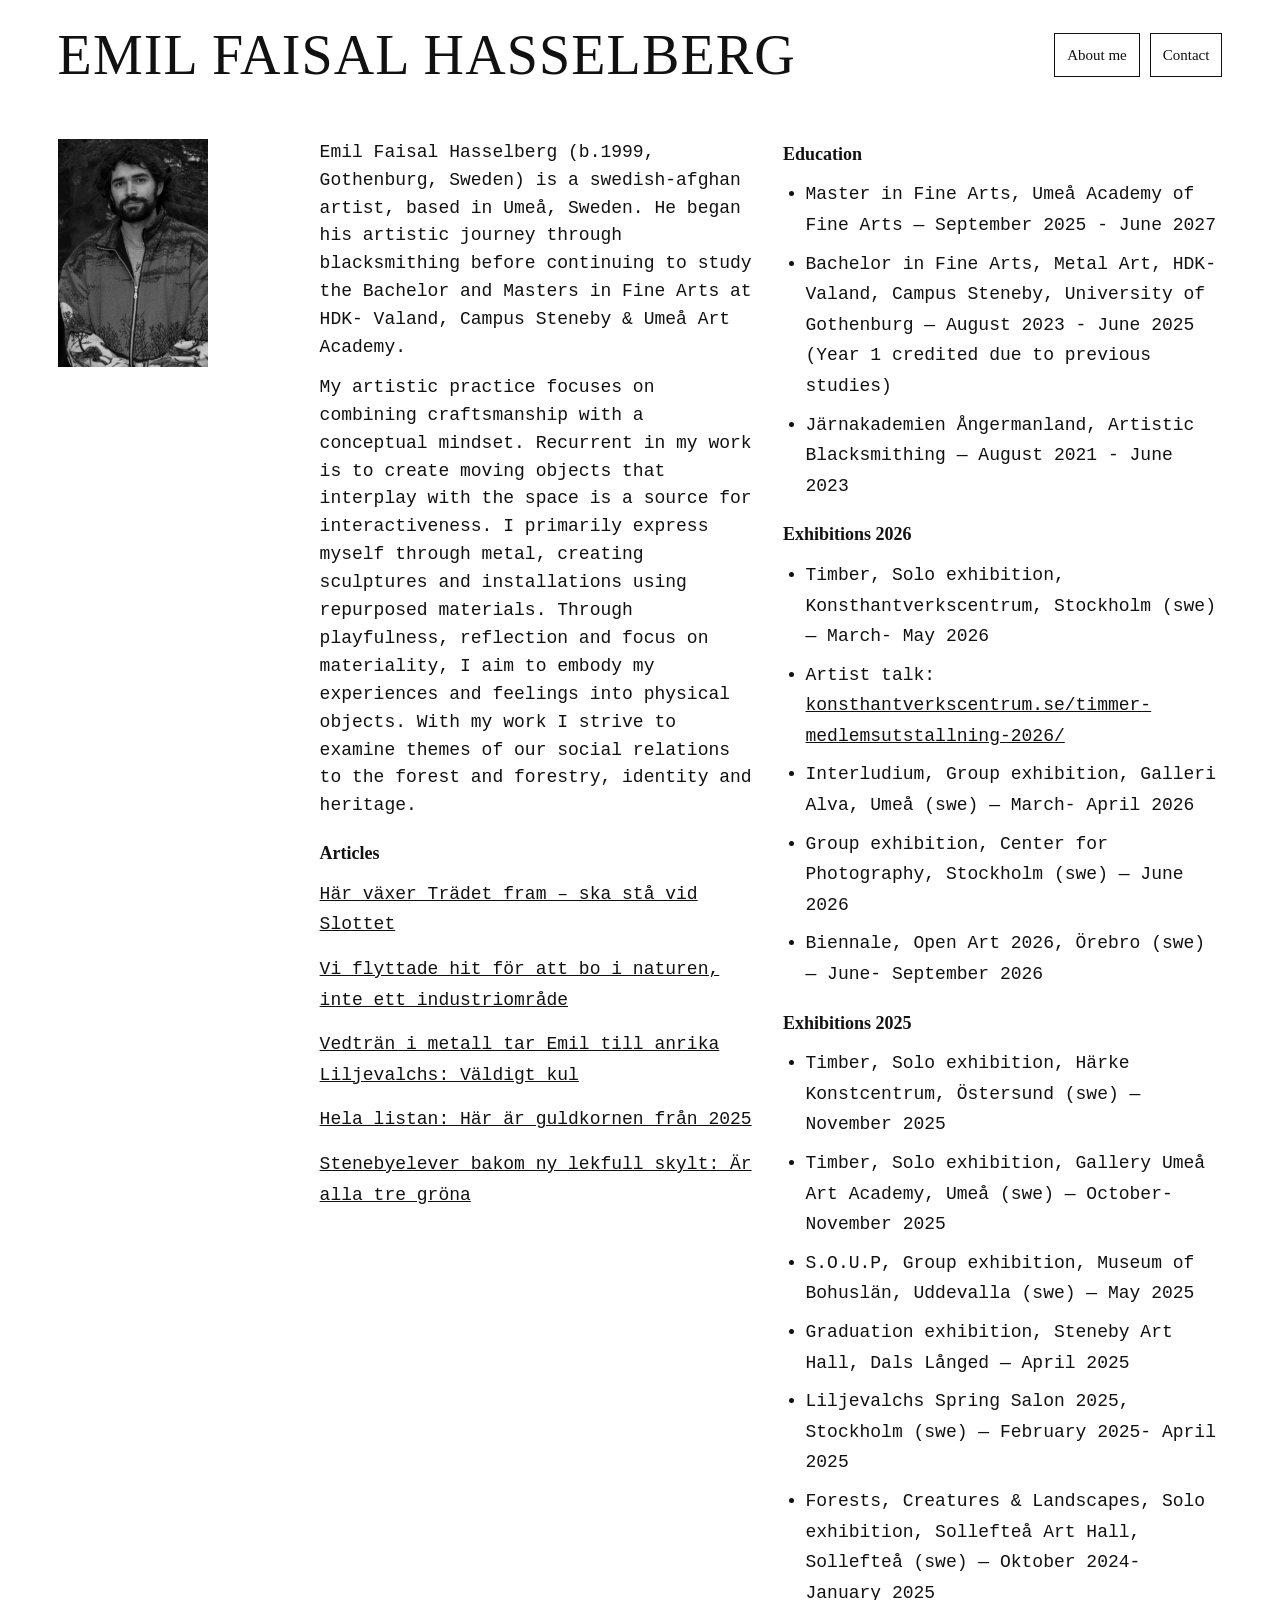
==== about.html @ 7220bb62 "Add files via upload" ====
<!DOCTYPE html>
<html lang="sv">
<head>
  <meta charset="UTF-8" />
  <meta name="viewport" content="width=device-width, initial-scale=1.0" />
  <title>About me — Emil Faisal Hasselberg</title>
  <link rel="stylesheet" href="style.css" />
</head>
<body data-page="about">
  <header class="site-header">
    <div class="container header-inner">
      <a class="site-title" href="index.html">EMIL FAISAL HASSELBERG</a>
      <nav class="site-nav" aria-label="Primary">
        <a href="about.html" aria-current="page">About me</a>
        <a href="contact.html">Contact</a>
      </nav>
    </div>
  </header>

  <main class="container about-page prose">
    <section class="about-layout" aria-label="About me content">
      <img
        class="about-photo"
        src="emil%20portra%CC%88tt.jpg"
        alt="Portrait"
        loading="lazy"
      />

      <div class="about-text courier">
        <div class="about-columns">
          <div class="about-col about-intro">
            <p>
              Emil Faisal Hasselberg (b.1999, Gothenburg, Sweden) is a swedish-afghan artist, based in Umeå, Sweden. He began his artistic journey through blacksmithing before continuing to study the Bachelor and Masters in Fine Arts at HDK- Valand, Campus Steneby &amp; Umeå Art Academy.
            </p>

            <p>
              My artistic practice focuses on combining craftsmanship with a conceptual mindset. Recurrent in my work is to create moving objects that interplay with the space is a source for interactiveness. I primarily express myself through metal, creating sculptures and installations using repurposed materials. Through playfulness, reflection and focus on materiality, I aim to embody my experiences and feelings into physical objects. With my work I strive to examine themes of our social relations to the forest and forestry, identity and heritage.
            </p>

            <div class="about-articles">
              <h2>Articles</h2>
              <ul class="clean-list">
                <li><a href="https://www.na.se/orebro/har-vaxer-tradet-fram-ska-sta-vid-slottet/" target="_blank" rel="noreferrer">Här växer Trädet fram – ska stå vid Slottet</a></li>
                <li><a href="https://www.tidningenangermanland.se/2025-01-16/vi-flyttade-hit-for-att-bo-i-naturen-inte-ett-industriomrade/" target="_blank" rel="noreferrer">Vi flyttade hit för att bo i naturen, inte ett industriområde</a></li>
                <li><a href="https://www.dalslanningen.se/2025/01/19/vedtran-i-metall-tar-emil-till-anrika-liljevalchs-valdigt-kul-b65fb/" target="_blank" rel="noreferrer">Vedträn i metall tar Emil till anrika Liljevalchs: Väldigt kul</a></li>
                <li><a href="https://www.tidningenangermanland.se/2025-12-25/hela-listan-har-ar-guldkornen-fran-2025/" target="_blank" rel="noreferrer">Hela listan: Här är guldkornen från 2025</a></li>
                <li><a href="https://www.dalslanningen.se/2025/10/23/kulturskolan-i-bengtsfors-far-konstnarlig-skylt-skapad-av-stenebyskolans-elever-72984/" target="_blank" rel="noreferrer">Stenebyelever bakom ny lekfull skylt: Är alla tre gröna</a></li>
              </ul>
            </div>
          </div>

          <div class="about-col about-info">
            <h2>Education</h2>
            <ul class="clean-list bullet-list">
              <li>Master in Fine Arts, Umeå Academy of Fine Arts — September 2025 - June 2027</li>
              <li>Bachelor in Fine Arts, Metal Art, HDK- Valand, Campus Steneby, University of Gothenburg — August 2023 - June 2025 (Year 1 credited due to previous studies)</li>
              <li>Järnakademien Ångermanland, Artistic Blacksmithing — August 2021 - June 2023</li>
            </ul>

            <h2>Exhibitions 2026</h2>
            <ul class="clean-list bullet-list">
              <li>Timber, Solo exhibition, Konsthantverkscentrum, Stockholm (swe) — March- May 2026</li>
              <li>Artist talk: <a href="https://konsthantverkscentrum.se/timmer-medlemsutstallning-2026/" target="_blank" rel="noreferrer">konsthantverkscentrum.se/timmer-medlemsutstallning-2026/</a></li>
              <li>Interludium, Group exhibition, Galleri Alva, Umeå (swe) — March- April 2026</li>
              <li>Group exhibition, Center for Photography, Stockholm (swe) — June 2026</li>
              <li>Biennale, Open Art 2026, Örebro (swe) — June- September 2026</li>
            </ul>

            <h2>Exhibitions 2025</h2>
            <ul class="clean-list bullet-list">
              <li>Timber, Solo exhibition, Härke Konstcentrum, Östersund (swe) — November 2025</li>
              <li>Timber, Solo exhibition, Gallery Umeå Art Academy, Umeå (swe) — October- November 2025</li>
              <li>S.O.U.P, Group exhibition, Museum of Bohuslän, Uddevalla (swe) — May 2025</li>
              <li>Graduation exhibition, Steneby Art Hall, Dals Långed — April 2025</li>
              <li>Liljevalchs Spring Salon 2025, Stockholm (swe) — February 2025- April 2025</li>
              <li>Forests, Creatures &amp; Landscapes, Solo exhibition, Sollefteå Art Hall, Sollefteå (swe) — Oktober 2024- January 2025</li>
            </ul>
          </div>

        </div>
      </div>
    </section>
  </main>
  <script src="script.js"></script>
</body>
</html>
---- style.css ----
* { box-sizing: border-box; }
:root {
  --page-gutter: clamp(32px, 4.5vw, 72px);
}
html, body { height: 100%; }
body {
  margin: 0;
  padding-left: var(--page-gutter);
  padding-right: var(--page-gutter);
  font-family: "Courier New", Courier, monospace;
  color: #111;
  background: #fff;
  font-size: 18px;
  line-height: 1.7;
  overflow-x: hidden;
}

.screensaver-overlay {
  position: fixed;
  inset: 0;
  background: rgba(255, 255, 255, 0);
  opacity: 0;
  visibility: hidden;
  pointer-events: none;
  display: flex;
  align-items: center;
  justify-content: center;
  z-index: 9999;
  transition: opacity 1800ms cubic-bezier(0.22, 1, 0.36, 1), background-color 1800ms cubic-bezier(0.22, 1, 0.36, 1), visibility 0s linear 1800ms;
}

.screensaver-overlay.active {
  opacity: 1;
  visibility: visible;
  pointer-events: auto;
  background: rgba(255, 255, 255, 1);
  transition: opacity 1800ms cubic-bezier(0.22, 1, 0.36, 1), background-color 1800ms cubic-bezier(0.22, 1, 0.36, 1), visibility 0s linear 0s;
}

.screensaver-logo-wrap img {
  width: min(40vw, 440px);
  max-width: 90vw;
  height: auto;
  opacity: 0;
  transform: translateY(6px);
  transition: opacity 1400ms cubic-bezier(0.22, 1, 0.36, 1) 280ms, transform 1400ms cubic-bezier(0.22, 1, 0.36, 1) 280ms;
}

.screensaver-overlay.active .screensaver-logo-wrap img {
  opacity: 1;
  transform: translateY(0);
}

h1, h2, h3, h4, h5, h6 {
  font-family: "Times New Roman", Times, serif;
}

a { color: inherit; }
.courier { font-family: "Courier New", Courier, monospace; }

.container {
  width: 100%;
  max-width: none;
  margin: 0;
  padding-left: 0;
  padding-right: 0;
}

.site-header {
  border-bottom: 0;
}

.header-inner {
  display: flex;
  align-items: center;
  justify-content: space-between;
  gap: 16px;
  padding: 26px 0;
}

.site-title {
  font-family: "Times New Roman", Times, serif;
  text-decoration: none;
  letter-spacing: 0.02em;
  font-size: clamp(28px, 4.6vw, 56px);
  line-height: 1.05;
}

.site-nav {
  display: flex;
  align-items: center;
  gap: 10px;
}

.site-nav a {
  font-family: "Times New Roman", Times, serif;
  text-decoration: none;
  font-size: clamp(16px, 2.1vw, 28px);
  display: inline-flex;
  align-items: center;
  justify-content: center;
  border: 1px solid #111;
  min-height: calc(clamp(28px, 4.6vw, 56px) + 20px);
  padding: 0 14px;
  line-height: 1.2;
}

.site-nav a[aria-current="page"] {
  text-decoration: none;
}

.mail-button {
  padding: 4px;
  width: calc(clamp(28px, 4.6vw, 56px) + 20px);
  height: calc(clamp(28px, 4.6vw, 56px) + 20px);
}

.mail-button svg {
  width: 70%;
  height: 70%;
  display: block;
}

.instagram-button {
  width: calc(clamp(28px, 4.6vw, 56px) + 20px);
  height: calc(clamp(28px, 4.6vw, 56px) + 20px);
  padding: 0;
  line-height: 1;
}

@media (max-width: 1900px) {
  .site-nav a {
    font-size: 15px !important;
    min-height: 44px !important;
    padding: 0 12px !important;
  }

  .mail-button,
  .instagram-button {
    width: 44px !important;
    height: 44px !important;
  }

  .mail-button svg {
    width: 66% !important;
    height: 66% !important;
  }

  body[data-page="home"] .project-item h2 {
    font-size: clamp(18px, 1.35vw, 24px);
  }

  body[data-page="home"] .page-title {
    font-size: clamp(20px, 1.8vw, 26px);
  }
}

main {
  padding: 28px 0 60px;
}

.about-page {
  padding: 28px 0 60px;
}

.contact-page {
  min-height: calc(100vh - 120px);
  display: flex;
  align-items: center;
  justify-content: center;
  text-align: center;
}

.contact-list {
  margin: 0;
  padding: 0;
  list-style: none;
  display: grid;
  gap: 16px;
}

.page-title {
  font-size: clamp(26px, 3vw, 32px);
  font-weight: 700;
  margin: 0 0 18px;
}

.project-list {
  list-style: none;
  padding: 0;
  margin: 0;
  display: grid;
  gap: 24px;
}

.gallery-grid {
  grid-template-columns: repeat(3, minmax(0, 1fr));
}

.project-item a {
  display: block;
  border: 0;
  padding: 0;
  text-decoration: none;
}

.project-item a:hover {
  opacity: 0.92;
}

.project-item h2 {
  font-size: clamp(24px, 2.8vw, 34px);
  margin: 0 0 2px;
  font-weight: 400;
}

.project-name {
  font-weight: 700;
}

.project-meta {
  font-weight: 400;
}

.project-item p {
  margin: 0;
}

body[data-page="home"] .project-item p {
  display: none;
}

.project-thumb {
  margin-bottom: 10px;
  overflow: hidden;
}

.project-thumb img {
  display: block;
  width: 100%;
  aspect-ratio: 4 / 3;
  max-height: none;
  object-fit: cover;
}

.funeral-item .project-thumb img {
  object-position: center 38%;
  transform: scale(1.16);
  transform-origin: center;
}

.thumb-placeholder {
  width: 100%;
  aspect-ratio: 4 / 3;
  background: #dcdcdc;
}

.prose p { margin: 0 0 12px; }
.prose h2 {
  margin: 18px 0 10px;
  font-size: 18px;
  font-weight: 700;
}

.clean-list {
  list-style: none;
  padding: 0;
  margin: 0 0 12px;
  display: grid;
  gap: 8px;
}

.bullet-list {
  list-style: disc;
  display: block;
  padding-left: 1.25em;
}

.bullet-list li {
  margin-bottom: 8px;
}

.about-layout {
  display: grid;
  grid-template-columns: minmax(180px, 260px) minmax(0, 1fr);
  gap: 24px;
  align-items: start;
}

.about-photo {
  width: 100%;
  height: auto;
  display: block;
  max-width: 230px;
}

.about-columns {
  display: grid;
  gap: 30px;
  grid-template-columns: repeat(2, minmax(0, 1fr));
}

.about-col {
  break-inside: avoid;
}

.about-col > :first-child {
  margin-top: 0;
}

.about-col > h2:first-child {
  margin-top: 0;
}

.about-intro p {
  font-size: clamp(18px, 1.2vw, 22px);
  line-height: 1.55;
}

.about-articles {
  margin-top: 18px;
}

.about-articles .clean-list {
  display: block;
}

.about-articles .clean-list li {
  margin-bottom: 14px;
}

.back-link {
  display: inline-block;
  margin: 0 0 14px;
  text-decoration: none;
}

.back-link:hover { text-decoration: underline; }

.tag-list {
  list-style: none;
  padding: 0;
  margin: 14px 0 0;
  display: flex;
  flex-wrap: wrap;
  gap: 8px;
}

.tag {
  border: 1px solid #e6e6e6;
  padding: 2px 8px;
  font-size: 14px;
}

.project-links {
  margin-top: 16px;
  display: flex;
  flex-wrap: wrap;
  gap: 12px;
}

.project-links a {
  text-decoration: underline;
  text-underline-offset: 3px;
}

.project-hero {
  margin: 0 0 18px;
  aspect-ratio: 4 / 3;
  overflow: hidden;
  background: #f3f3f3;
}

.project-hero img {
  display: block;
  width: 100%;
  height: 100%;
  object-fit: cover;
  transition: opacity 0.25s ease;
}

.project-hero img.is-loading {
  opacity: 0.35;
}

.project-gallery {
  margin: 24px 0 0;
  display: grid;
  gap: 12px;
  grid-template-columns: repeat(auto-fit, minmax(140px, 1fr));
}

.project-gallery-item {
  margin: 0;
  padding: 0;
  border: 1px solid #d9d9d9;
  background: #fff;
  cursor: pointer;
}

.project-gallery-item.active {
  border-color: #111;
}

.project-gallery-item img {
  width: 100%;
  aspect-ratio: 4 / 3;
  height: auto;
  object-fit: cover;
  display: block;
}

.project-layout {
  display: grid;
  grid-template-columns: minmax(0, 0.9fr) minmax(0, 1.1fr);
  gap: clamp(22px, 4vw, 64px);
  align-items: start;
}

.project-section {
  margin-bottom: clamp(28px, 4vw, 64px);
}

.project-section:last-child {
  margin-bottom: 0;
}

.project-intro {
  margin: 0 0 clamp(22px, 3vw, 38px);
  max-width: 96ch;
}

.project-copy {
  max-width: 82ch;
}

.project-copy p {
  font-size: clamp(20px, 1.7vw, 30px);
  line-height: 1.6;
}

.prose h2.subproject-title {
  font-size: clamp(26px, 3vw, 32px);
  font-weight: 700;
  margin: 20px 0 18px;
}

.mobile-about-wrap {
  display: none;
}

@media (max-width: 520px) {
  .header-inner {
    flex-direction: column;
    align-items: flex-start;
  }

  .site-title {
    word-break: break-word;
  }
}

@media (max-width: 1200px) {
  .gallery-grid {
    grid-template-columns: repeat(3, minmax(0, 1fr));
  }
}

@media (max-width: 980px) {
  body[data-page="project"] .site-nav {
    display: none;
  }

  .project-layout {
    grid-template-columns: 1fr;
  }

  .project-copy {
    max-width: none;
  }

  .project-copy {
    order: 1;
  }

  .project-media {
    order: 2;
  }

  .project-hero {
    display: none;
  }

  .project-gallery {
    margin-top: 10px;
    display: grid;
    grid-template-columns: 1fr;
    gap: 12px;
    overflow: visible;
    padding-bottom: 0;
  }

  .project-gallery-item {
    width: 100%;
    border: 0;
    background: transparent;
  }

  .project-gallery-item img {
    width: 100%;
    aspect-ratio: 4 / 3;
    height: auto;
    object-fit: cover;
  }

  .mobile-about-wrap {
    display: flex;
    justify-content: center;
    margin-top: 22px;
    padding-top: 8px;
    padding-bottom: 64px;
  }

  .mobile-about-link {
    font-family: "Times New Roman", Times, serif;
    text-decoration: none;
    font-size: clamp(15px, 4.2vw, 20px);
    display: inline-flex;
    align-items: center;
    justify-content: center;
    border: 1px solid #111;
    padding: 8px 18px;
    line-height: 1.2;
  }

  .gallery-grid {
    grid-template-columns: repeat(2, minmax(0, 1fr));
  }
}

@media (max-width: 820px) {
  .header-inner {
    flex-direction: column;
    align-items: stretch;
    gap: 10px;
  }

  .about-layout {
    grid-template-columns: 1fr;
  }

  .about-photo {
    max-width: 520px;
  }

  .about-page {
    padding: 22px 0 50px;
  }
}

@media (max-width: 768px) {
  :root {
    --page-gutter: 20px;
  }

  body {
    font-size: 16px;
  }

  .gallery-grid {
    grid-template-columns: repeat(2, minmax(0, 1fr));
  }
}

@media (max-width: 480px) {
  .gallery-grid {
    grid-template-columns: 1fr;
  }
}

@media (max-width: 1100px) {
  .about-layout {
    grid-template-columns: 1fr;
  }

  .about-photo {
    max-width: min(100%, 190px);
  }

  .about-columns {
    grid-template-columns: 1fr;
  }
}

@media (min-width: 1101px) and (max-width: 1480px) {
  .about-layout {
    grid-template-columns: minmax(170px, 240px) minmax(0, 1fr);
    gap: 22px;
  }

  .about-photo {
    max-width: 150px;
  }

  .about-columns {
    gap: 24px;
  }
}

@media (min-width: 1400px) {
  body {
    font-size: 19px;
  }

  .about-photo {
    max-width: 250px;
  }
}

/* Ingen extra kolumn på superbredda skärmar – behåll breda spalter */
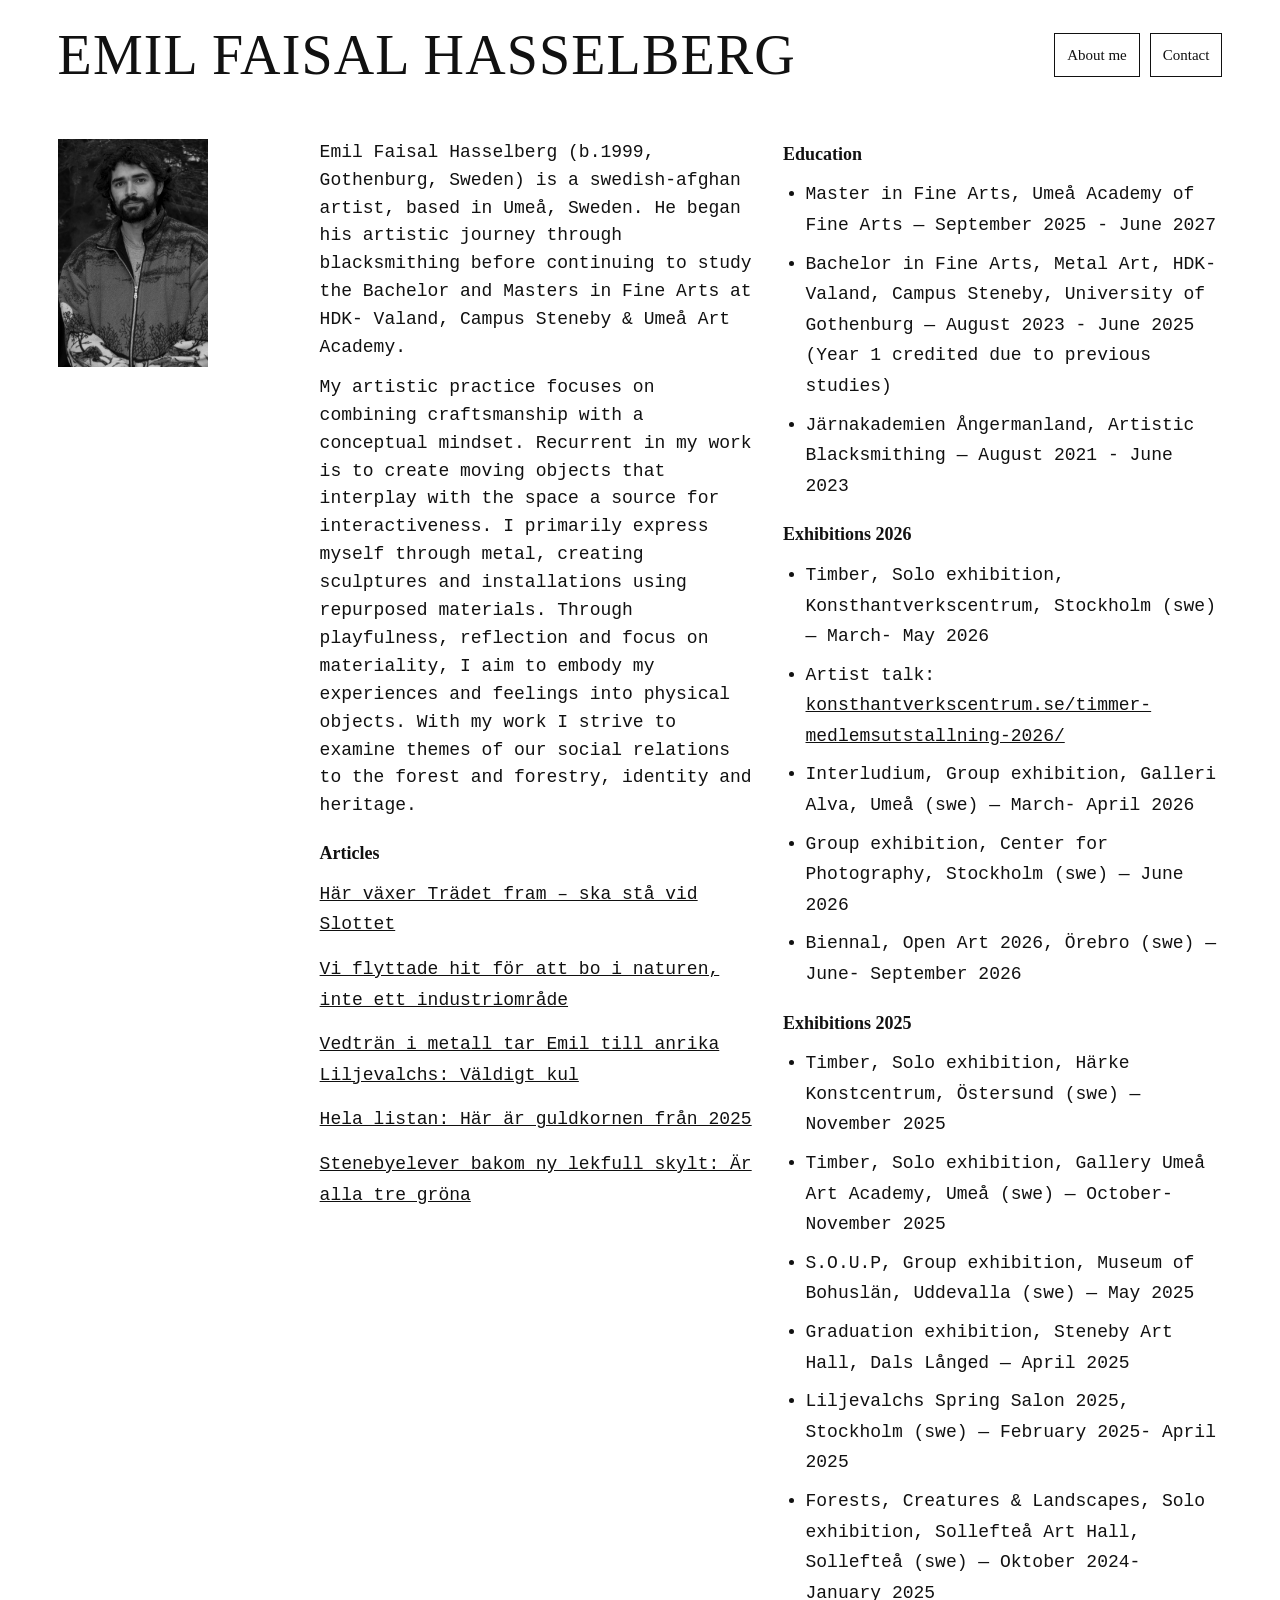
==== commit b8b23e47: "Update about.html" ====
--- a/about.html
+++ b/about.html
@@ -34,7 +34,7 @@
             </p>
 
             <p>
-              My artistic practice focuses on combining craftsmanship with a conceptual mindset. Recurrent in my work is to create moving objects that interplay with the space is a source for interactiveness. I primarily express myself through metal, creating sculptures and installations using repurposed materials. Through playfulness, reflection and focus on materiality, I aim to embody my experiences and feelings into physical objects. With my work I strive to examine themes of our social relations to the forest and forestry, identity and heritage.
+              My artistic practice focuses on combining craftsmanship with a conceptual mindset. Recurrent in my work is to create moving objects that interplay with the space a source for interactiveness. I primarily express myself through metal, creating sculptures and installations using repurposed materials. Through playfulness, reflection and focus on materiality, I aim to embody my experiences and feelings into physical objects. With my work I strive to examine themes of our social relations to the forest and forestry, identity and heritage.
             </p>
 
             <div class="about-articles">
@@ -63,7 +63,7 @@
               <li>Artist talk: <a href="https://konsthantverkscentrum.se/timmer-medlemsutstallning-2026/" target="_blank" rel="noreferrer">konsthantverkscentrum.se/timmer-medlemsutstallning-2026/</a></li>
               <li>Interludium, Group exhibition, Galleri Alva, Umeå (swe) — March- April 2026</li>
               <li>Group exhibition, Center for Photography, Stockholm (swe) — June 2026</li>
-              <li>Biennale, Open Art 2026, Örebro (swe) — June- September 2026</li>
+              <li>Biennal, Open Art 2026, Örebro (swe) — June- September 2026</li>
             </ul>
 
             <h2>Exhibitions 2025</h2>
